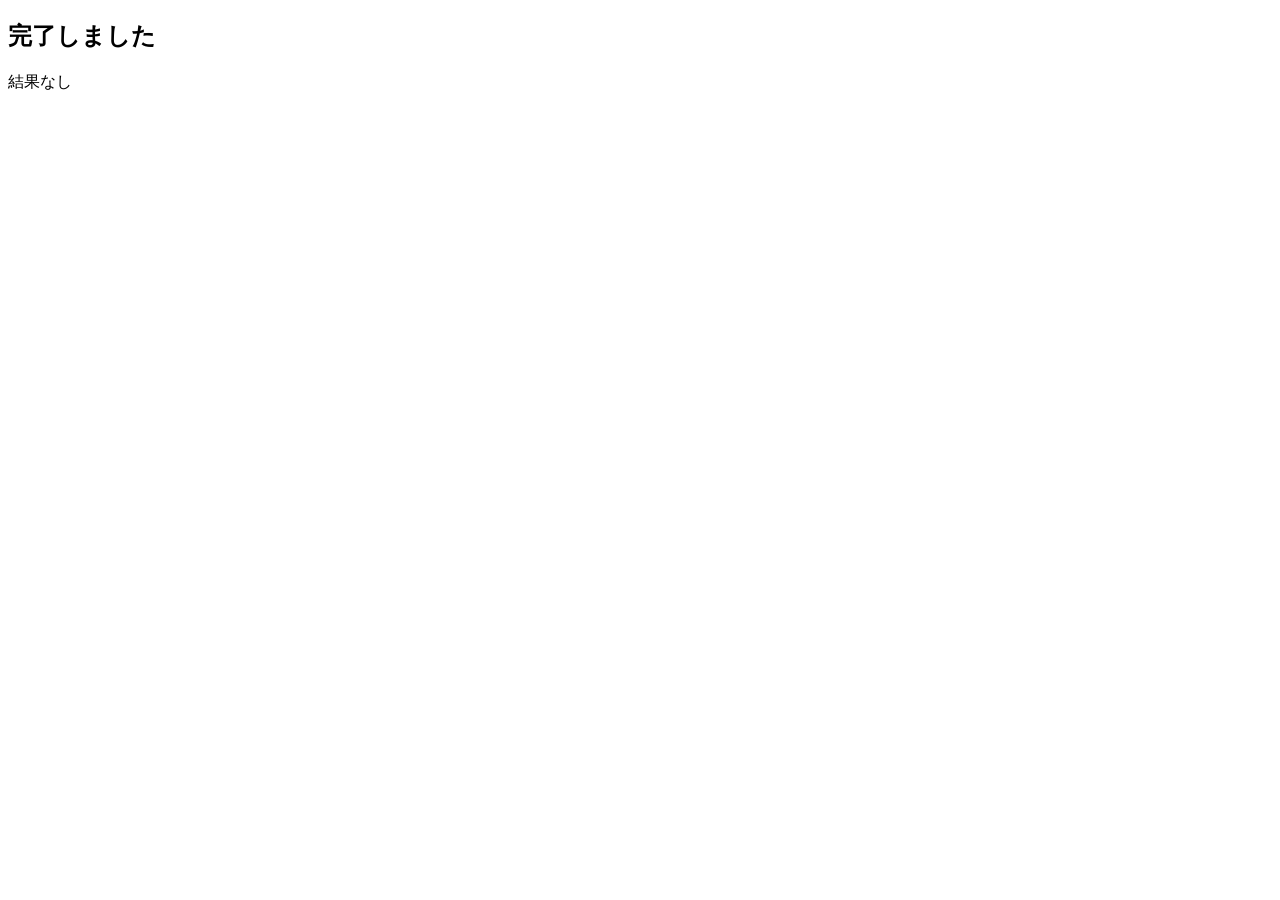
==== complet.html @ 5edd90ef "Add files via upload" ====
<!DOCTYPE html>
<html>
<head>
<meta charset="UTF-8">
<title>完了</title>
</head>
<body>

<h2>完了しました</h2>
<p id="result"></p>

<script>
const params = new URLSearchParams(location.search);
const result = params.get("result");

document.getElementById("result").innerText =
  result ? result : "結果なし";
</script>

</body>
</html>
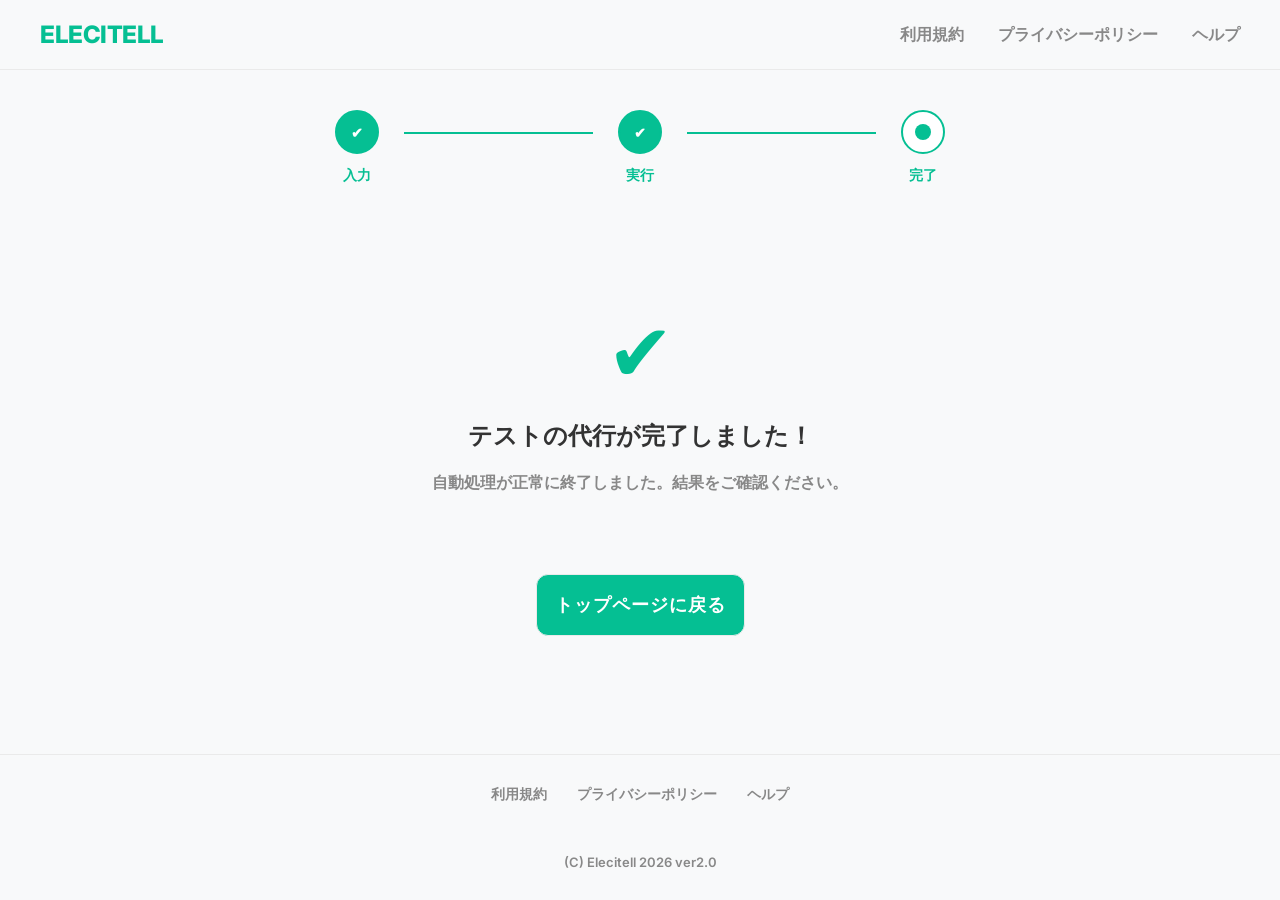
==== commit 25e7177d: "Add files via upload" ====
--- a/complet.html
+++ b/complet.html
@@ -1,21 +1,116 @@
 <!DOCTYPE html>
 <html>
+
 <head>
-<meta charset="UTF-8">
-<title>完了</title>
+    <meta charset="UTF-8">
+    <meta name="viewport" content="width=device-width, initial-scale=1">
+
+    <link rel="stylesheet" href="/load.css">
+    <!-- <link rel="stylesheet" href="../static/load.css"> -->
+
+    <link rel="icon" href="data:,">
+
+    <title>テスト代行システム Elecitell - 完了</title>
+
+    <style>
+        .success-container {
+            text-align: center;
+            padding: 60px 20px;
+        }
+
+        .success-icon {
+            font-size: 80px;
+            color: var(--primary);
+            margin-bottom: 20px;
+            animation: scaleUp 0.5s ease;
+        }
+
+        .success-message {
+            font-size: 24px;
+            font-weight: 800;
+            color: var(--text-main);
+            margin-bottom: 20px;
+        }
+
+        @keyframes scaleUp {
+            0% {
+                transform: scale(0);
+                opacity: 0;
+            }
+
+            80% {
+                transform: scale(1.2);
+                opacity: 1;
+            }
+
+            100% {
+                transform: scale(1);
+                opacity: 1;
+            }
+        }
+    </style>
 </head>
+
 <body>
+    <header>
+        <a class="logo" href="/">Elecitell</a>
+        <div class="row">
+            <a href="/term" class="menu">利用規約</a>
+            <a href="/policy" class="menu">プライバシーポリシー</a>
+            <a href="/help" class="menu">ヘルプ</a>
+        </div>
+    </header>
 
-<h2>完了しました</h2>
-<p id="result"></p>
+    <div class="content">
+        <div class="stepper">
+            <div class="step completed">
+                <div class="circle">✔</div>
+                <div class="label">入力</div>
+            </div>
 
-<script>
-const params = new URLSearchParams(location.search);
-const result = params.get("result");
+            <div class="line completed"></div>
 
-document.getElementById("result").innerText =
-  result ? result : "結果なし";
-</script>
+            <div class="step completed">
+                <div class="circle">✔</div>
+                <div class="label">実行</div>
+            </div>
 
+            <div class="line completed"></div>
+
+            <div class="step current">
+                <div class="circle"></div>
+                <div class="label">完了</div>
+            </div>
+        </div>
+    </div>
+
+    <main>
+        <div class="success-icon">
+            ✔
+        </div>
+
+        <div class="success-message">
+            テストの代行が完了しました！
+        </div>
+
+        <p style="color: var(--text-muted); margin-bottom: 40px; font-weight: 600;">
+            自動処理が正常に終了しました。結果をご確認ください。
+        </p>
+
+        <div class="button-wrapper">
+            <a class="Form-Btn" href="/"
+                style="text-align: center; display: block; text-decoration: none;">トップページに戻る</a>
+        </div> 
+    </main>
+
+    <footer>
+        <div class="row">
+            <a href="/term" class="menu">利用規約</a>
+            <a href="/policy" class="menu">プライバシーポリシー</a>
+            <a href="/help" class="menu">ヘルプ</a>
+            <p>(C) Elecitell 2026 ver2.0</p>
+        </div>
+    </footer>
 </body>
+
 </html>
--- a/load.css
+++ b/load.css
@@ -0,0 +1,386 @@
+@import url('https://fonts.googleapis.com/css2?family=Inter:wght@400;600;800&display=swap');
+
+:root {
+  --primary: #05BF93;
+  --secondary: #2C3E50;
+  --bg-color: #F8F9FA;
+  --text-main: #333333;
+  --text-muted: #888888;
+  --border-color: #EAEAEA;
+  --border-light: #F0F0F0;
+  --hover-bg: #F1F2F6;
+  --active-bg: #E8F8F5;
+  --radius: 12px;
+}
+
+* {
+  box-sizing: border-box;
+  margin: 0;
+  padding: 0;
+  font-family: 'Inter', sans-serif;
+}
+
+body {
+  background: var(--bg-color);
+  color: var(--text-main);
+  min-height: 100vh;
+  display: flex;
+  flex-direction: column;
+}
+
+header {
+  display: flex;
+  background: var(--bg-color);
+  border-bottom: 1px solid var(--border-color);
+  justify-content: space-between;
+  align-items: center;
+  padding: 20px 40px;
+  position: sticky;
+  top: 0;
+  z-index: 100;
+}
+
+.logo {
+  font-weight: 800;
+  font-size: 24px;
+  color: var(--primary);
+  text-decoration: none;
+  letter-spacing: -0.5px;
+  text-transform: uppercase;
+}
+
+.menu {
+  text-decoration: none;
+  color: var(--text-muted);
+  font-weight: 600;
+  margin-left: 30px;
+  transition: color 0.3s ease;
+  position: relative;
+}
+
+.menu:hover {
+  color: var(--primary);
+}
+
+.menu::after {
+  content: '';
+  position: absolute;
+  width: 0;
+  height: 2px;
+  display: block;
+  margin-top: 4px;
+  right: 0;
+  background: var(--primary);
+  transition: width 0.3s ease;
+  -webkit-transition: width 0.3s ease;
+}
+
+.menu:hover::after {
+  width: 100%;
+  left: 0;
+  background: var(--primary);
+}
+
+.content {
+  width: 100%;
+  max-width: 700px;
+  margin: 40px auto 0;
+  padding: 0 20px;
+}
+
+.stepper {
+  display: flex;
+  align-items: center;
+  justify-content: space-between;
+  width: 100%;
+}
+
+.step {
+  display: flex;
+  flex-direction: column;
+  align-items: center;
+  position: relative;
+  font-weight: 600;
+  font-size: 14px;
+  color: var(--text-muted);
+  flex: 1;
+}
+
+.circle {
+  width: 44px;
+  height: 44px;
+  border-radius: 50%;
+  border: 2px solid var(--border-light);
+  background: white;
+  display: flex;
+  align-items: center;
+  justify-content: center;
+  font-weight: 800;
+  color: var(--border-light);
+  transition: all 0.4s cubic-bezier(0.4, 0, 0.2, 1);
+  margin-bottom: 12px;
+}
+
+.line {
+  flex: 2;
+  height: 2px;
+  background: var(--border-light);
+  position: relative;
+  top: -15px;
+  overflow: hidden;
+}
+
+.line.completed::after {
+  content: "";
+  position: absolute;
+  inset: 0;
+  background: var(--primary);
+  animation: lineGrow 0.6s ease forwards;
+}
+
+@keyframes lineGrow {
+  from { width: 0; }
+  to { width: 100%; }
+}
+
+.step.completed .circle {
+  background: var(--primary);
+  border-color: var(--primary);
+  color: white;
+}
+
+.step.completed .label {
+  color: var(--primary);
+}
+
+.step.current .circle {
+  border-color: var(--primary);
+  color: var(--primary);
+}
+
+.step.current .label {
+  color: var(--primary);
+}
+
+.step.current .circle::after {
+  content: "";
+  width: 16px;
+  height: 16px;
+  background: var(--primary);
+  border-radius: 50%;
+  position: absolute;
+  animation: pulse 2s infinite cubic-bezier(0.4, 0, 0.6, 1);
+}
+
+@keyframes pulse {
+  0% {
+    transform: scale(0.8);
+    opacity: 1;
+  }
+  70% {
+    transform: scale(1.5);
+    opacity: 0;
+  }
+  100% {
+    transform: scale(0.8);
+    opacity: 0;
+  }
+}
+
+main {
+  flex: 1;
+  display: flex;
+  flex-direction: column;
+  justify-content: center;
+  align-items: center;
+  padding: 40px 20px;
+}
+
+h1 {
+  font-size: 20px;
+  font-weight: 800;
+  color: var(--text-main);
+  margin-top: 40px;
+  text-align: center;
+}
+
+/* Modern Chic B&W Spinning Dots Animation */
+.loader {
+  color: var(--primary);
+  font-size: 20px;
+  margin: 100px auto;
+  width: 1em;
+  height: 1em;
+  border-radius: 50%;
+  position: relative;
+  text-indent: -9999em;
+  -webkit-animation: load4 1.3s infinite linear;
+  animation: load4 1.3s infinite linear;
+  -webkit-transform: translateZ(0);
+  -ms-transform: translateZ(0);
+  transform: translateZ(0);
+}
+@-webkit-keyframes load4 {
+  0%,
+  100% {
+    box-shadow: 0 -3em 0 0.2em, 2em -2em 0 0em, 3em 0 0 -1em, 2em 2em 0 -1em, 0 3em 0 -1em, -2em 2em 0 -1em, -3em 0 0 -1em, -2em -2em 0 0;
+  }
+  12.5% {
+    box-shadow: 0 -3em 0 0, 2em -2em 0 0.2em, 3em 0 0 0, 2em 2em 0 -1em, 0 3em 0 -1em, -2em 2em 0 -1em, -3em 0 0 -1em, -2em -2em 0 -1em;
+  }
+  25% {
+    box-shadow: 0 -3em 0 -0.5em, 2em -2em 0 0, 3em 0 0 0.2em, 2em 2em 0 0, 0 3em 0 -1em, -2em 2em 0 -1em, -3em 0 0 -1em, -2em -2em 0 -1em;
+  }
+  37.5% {
+    box-shadow: 0 -3em 0 -1em, 2em -2em 0 -1em, 3em 0em 0 0, 2em 2em 0 0.2em, 0 3em 0 0em, -2em 2em 0 -1em, -3em 0em 0 -1em, -2em -2em 0 -1em;
+  }
+  50% {
+    box-shadow: 0 -3em 0 -1em, 2em -2em 0 -1em, 3em 0 0 -1em, 2em 2em 0 0em, 0 3em 0 0.2em, -2em 2em 0 0, -3em 0em 0 -1em, -2em -2em 0 -1em;
+  }
+  62.5% {
+    box-shadow: 0 -3em 0 -1em, 2em -2em 0 -1em, 3em 0 0 -1em, 2em 2em 0 -1em, 0 3em 0 0, -2em 2em 0 0.2em, -3em 0 0 0, -2em -2em 0 -1em;
+  }
+  75% {
+    box-shadow: 0em -3em 0 -1em, 2em -2em 0 -1em, 3em 0em 0 -1em, 2em 2em 0 -1em, 0 3em 0 -1em, -2em 2em 0 0, -3em 0em 0 0.2em, -2em -2em 0 0;
+  }
+  87.5% {
+    box-shadow: 0em -3em 0 0, 2em -2em 0 -1em, 3em 0 0 -1em, 2em 2em 0 -1em, 0 3em 0 -1em, -2em 2em 0 0, -3em 0em 0 0, -2em -2em 0 0.2em;
+  }
+}
+@keyframes load4 {
+  0%,
+  100% {
+    box-shadow: 0 -3em 0 0.2em, 2em -2em 0 0em, 3em 0 0 -1em, 2em 2em 0 -1em, 0 3em 0 -1em, -2em 2em 0 -1em, -3em 0 0 -1em, -2em -2em 0 0;
+  }
+  12.5% {
+    box-shadow: 0 -3em 0 0, 2em -2em 0 0.2em, 3em 0 0 0, 2em 2em 0 -1em, 0 3em 0 -1em, -2em 2em 0 -1em, -3em 0 0 -1em, -2em -2em 0 -1em;
+  }
+  25% {
+    box-shadow: 0 -3em 0 -0.5em, 2em -2em 0 0, 3em 0 0 0.2em, 2em 2em 0 0, 0 3em 0 -1em, -2em 2em 0 -1em, -3em 0 0 -1em, -2em -2em 0 -1em;
+  }
+  37.5% {
+    box-shadow: 0 -3em 0 -1em, 2em -2em 0 -1em, 3em 0em 0 0, 2em 2em 0 0.2em, 0 3em 0 0em, -2em 2em 0 -1em, -3em 0em 0 -1em, -2em -2em 0 -1em;
+  }
+  50% {
+    box-shadow: 0 -3em 0 -1em, 2em -2em 0 -1em, 3em 0 0 -1em, 2em 2em 0 0em, 0 3em 0 0.2em, -2em 2em 0 0, -3em 0em 0 -1em, -2em -2em 0 -1em;
+  }
+  62.5% {
+    box-shadow: 0 -3em 0 -1em, 2em -2em 0 -1em, 3em 0 0 -1em, 2em 2em 0 -1em, 0 3em 0 0, -2em 2em 0 0.2em, -3em 0 0 0, -2em -2em 0 -1em;
+  }
+  75% {
+    box-shadow: 0em -3em 0 -1em, 2em -2em 0 -1em, 3em 0em 0 -1em, 2em 2em 0 -1em, 0 3em 0 -1em, -2em 2em 0 0, -3em 0em 0 0.2em, -2em -2em 0 0;
+  }
+  87.5% {
+    box-shadow: 0em -3em 0 0, 2em -2em 0 -1em, 3em 0 0 -1em, 2em 2em 0 -1em, 0 3em 0 -1em, -2em 2em 0 0, -3em 0em 0 0, -2em -2em 0 0.2em;
+  }
+}
+
+footer {
+  margin-top: auto;
+  background: var(--bg-color);
+  border-top: 1px solid var(--border-color);
+  padding: 30px 40px;
+}
+
+footer .row {
+  display: flex;
+  justify-content: center;
+  align-items: center;
+  flex-wrap: wrap;
+  gap: 30px;
+  max-width: 800px;
+  margin: 0 auto;
+}
+
+footer .menu {
+  margin: 0;
+  font-size: 14px;
+}
+
+footer p {
+  width: 100%;
+  text-align: center;
+  color: var(--text-muted);
+  font-size: 13px;
+  margin-top: 20px;
+  font-weight: 600;
+}
+
+@media screen and (max-width: 768px) {
+  header {
+    flex-direction: column;
+    padding: 15px 20px;
+    gap: 15px;
+  }
+
+  header .row {
+    display: flex;
+    flex-wrap: wrap;
+    justify-content: center;
+    gap: 15px;
+  }
+
+  .logo {
+    font-size: 22px;
+  }
+
+  .menu {
+    margin-left: 0;
+    font-size: 14px;
+  }
+
+  .stepper {
+    flex-direction: row;
+    gap: 5px;
+  }
+
+  .circle {
+    width: 32px;
+    height: 32px;
+    font-size: 14px;
+    margin-bottom: 8px;
+  }
+
+  .step .label {
+    font-size: 12px;
+  }
+
+  .line {
+    top: -10px;
+  }
+}
+
+/* Button */
+.button-wrapper {
+  margin-top: 40px;
+}
+
+.Form-Btn {
+  width: 100%;
+  padding: 18px;
+  background: var(--primary);
+  color: white;
+  border: 1px solid var(--border-color);
+  border-radius: var(--radius);
+  font-size: 18px;
+  font-weight: 800;
+  cursor: pointer;
+  transition: all 0.2s;
+  text-transform: uppercase;
+  letter-spacing: 1px;
+}
+
+.Form-Btn:hover:not(:disabled) {
+  background: var(--secondary);
+}
+
+.Form-Btn:active:not(:disabled) {
+  transform: scale(0.98);
+}
+
+.Form-Btn:disabled {
+  background: var(--secondary);
+  color: var(--bg-color);
+  border-color: var(--border-light);
+  cursor: not-allowed;
+}
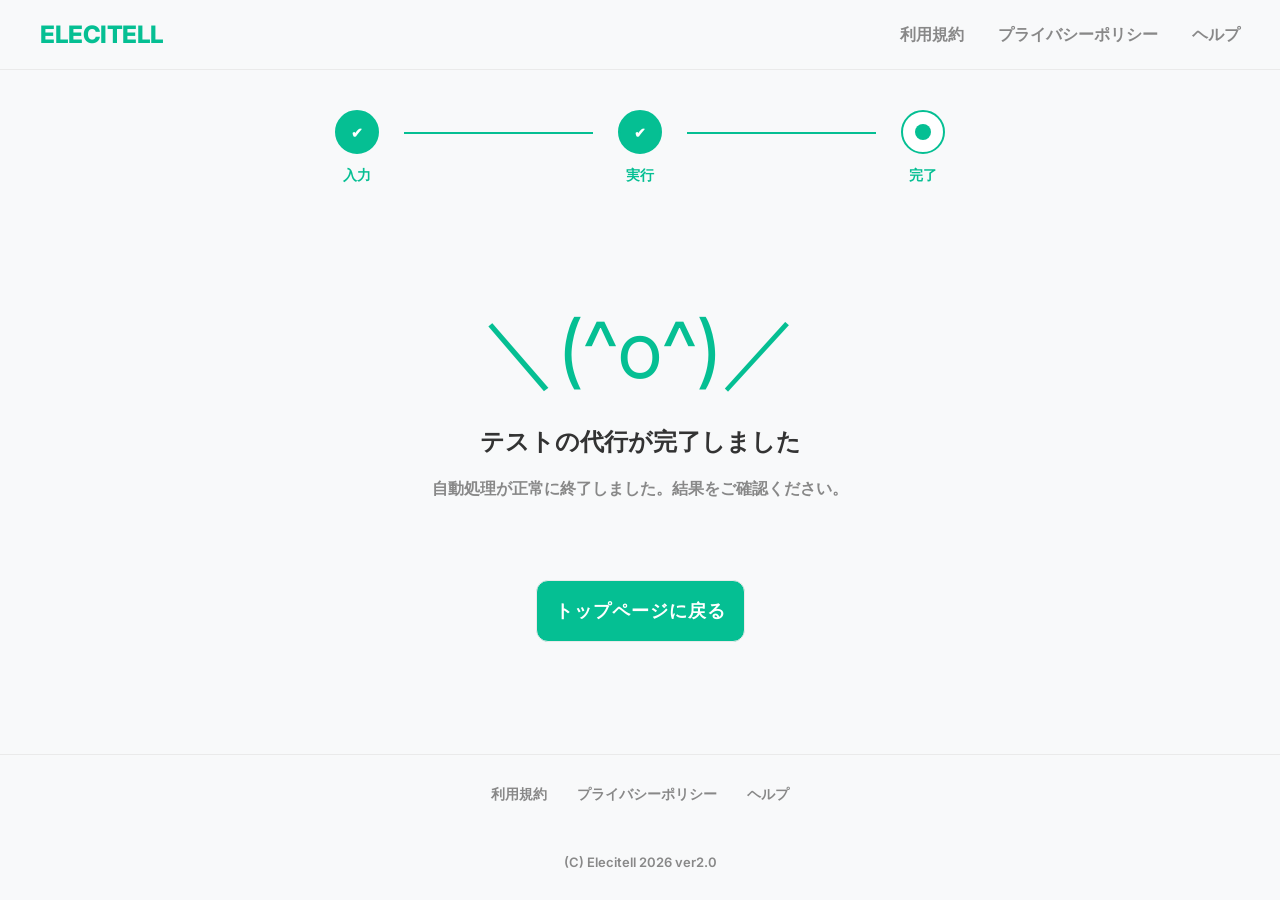
==== commit a5670003: "Add files via upload" ====
--- a/complet.html
+++ b/complet.html
@@ -86,11 +86,11 @@
 
     <main>
         <div class="success-icon">
-            ✔
+            ＼(^o^)／
         </div>
 
         <div class="success-message">
-            テストの代行が完了しました！
+            テストの代行が完了しました
         </div>
 
         <p style="color: var(--text-muted); margin-bottom: 40px; font-weight: 600;">
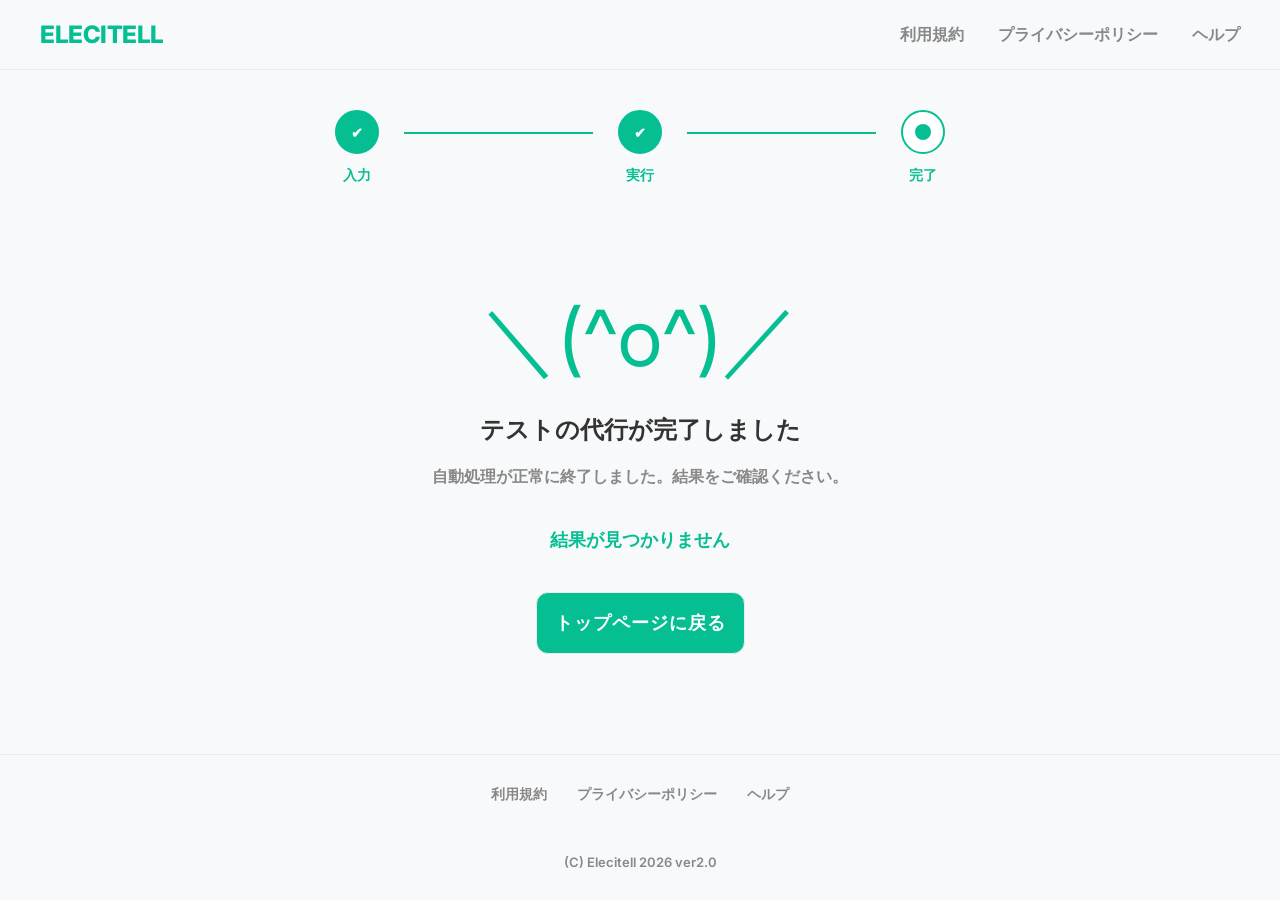
==== commit 92094f1c: "Add files via upload" ====
--- a/complet.html
+++ b/complet.html
@@ -6,8 +6,6 @@
     <meta name="viewport" content="width=device-width, initial-scale=1">
 
     <link rel="stylesheet" href="/load.css">
-    <!-- <link rel="stylesheet" href="../static/load.css"> -->
-
     <link rel="icon" href="data:,">
 
     <title>テスト代行システム Elecitell - 完了</title>
@@ -30,6 +28,14 @@
             font-weight: 800;
             color: var(--text-main);
             margin-bottom: 20px;
+        }
+
+        #result {
+            margin-top: 20px;
+            font-weight: bold;
+            color: var(--primary);
+            font-size: 18px;
+            word-break: break-all;
         }
 
         @keyframes scaleUp {
@@ -93,14 +99,36 @@
             テストの代行が完了しました
         </div>
 
-        <p style="color: var(--text-muted); margin-bottom: 40px; font-weight: 600;">
+        <p style="color: var(--text-muted); margin-bottom: 20px; font-weight: 600;">
             自動処理が正常に終了しました。結果をご確認ください。
         </p>
 
+        <!-- 🔥 結果表示 -->
+        <div id="result">読み込み中...</div>
+
         <div class="button-wrapper">
-            <a class="Form-Btn" href="/"
-                style="text-align: center; display: block; text-decoration: none;">トップページに戻る</a>
-        </div> 
+            <a class="Form-Btn" href="/" style="text-align: center; display: block; text-decoration: none;">
+                トップページに戻る
+            </a>
+        </div>
+
+        <script>
+            const resultEl = document.getElementById("result");
+
+            // sessionStorageから取得
+            const result = sessionStorage.getItem("result");
+
+            if (result) {
+                // 改行対応
+                resultEl.innerHTML = result.replace(/\n/g, "<br>");
+
+                // 一度表示したら削除（セキュリティ）
+                sessionStorage.removeItem("result");
+
+            } else {
+                resultEl.textContent = "結果が見つかりません";
+            }
+        </script>
     </main>
 
     <footer>
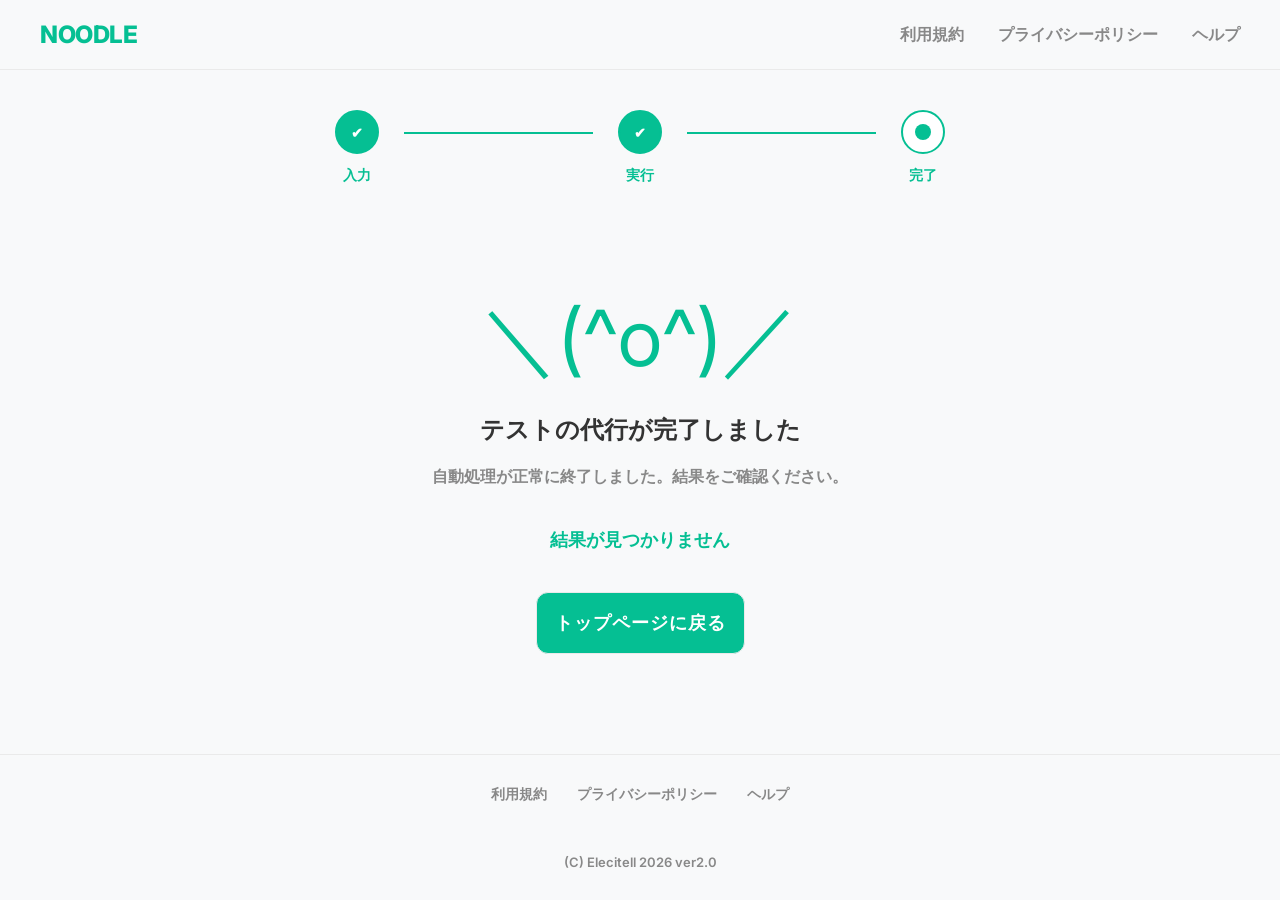
==== commit 7fdc7006: "Update complet.html" ====
--- a/complet.html
+++ b/complet.html
@@ -8,7 +8,7 @@
     <link rel="stylesheet" href="/load.css">
     <link rel="icon" href="data:,">
 
-    <title>テスト代行システム Elecitell - 完了</title>
+    <title>noodle - 完了</title>
 
     <style>
         .success-container {
@@ -59,7 +59,7 @@
 
 <body>
     <header>
-        <a class="logo" href="/">Elecitell</a>
+        <a class="logo" href="/">noodle</a>
         <div class="row">
             <a href="/term" class="menu">利用規約</a>
             <a href="/policy" class="menu">プライバシーポリシー</a>
@@ -141,4 +141,4 @@
     </footer>
 </body>
 
-</html>+</html>
